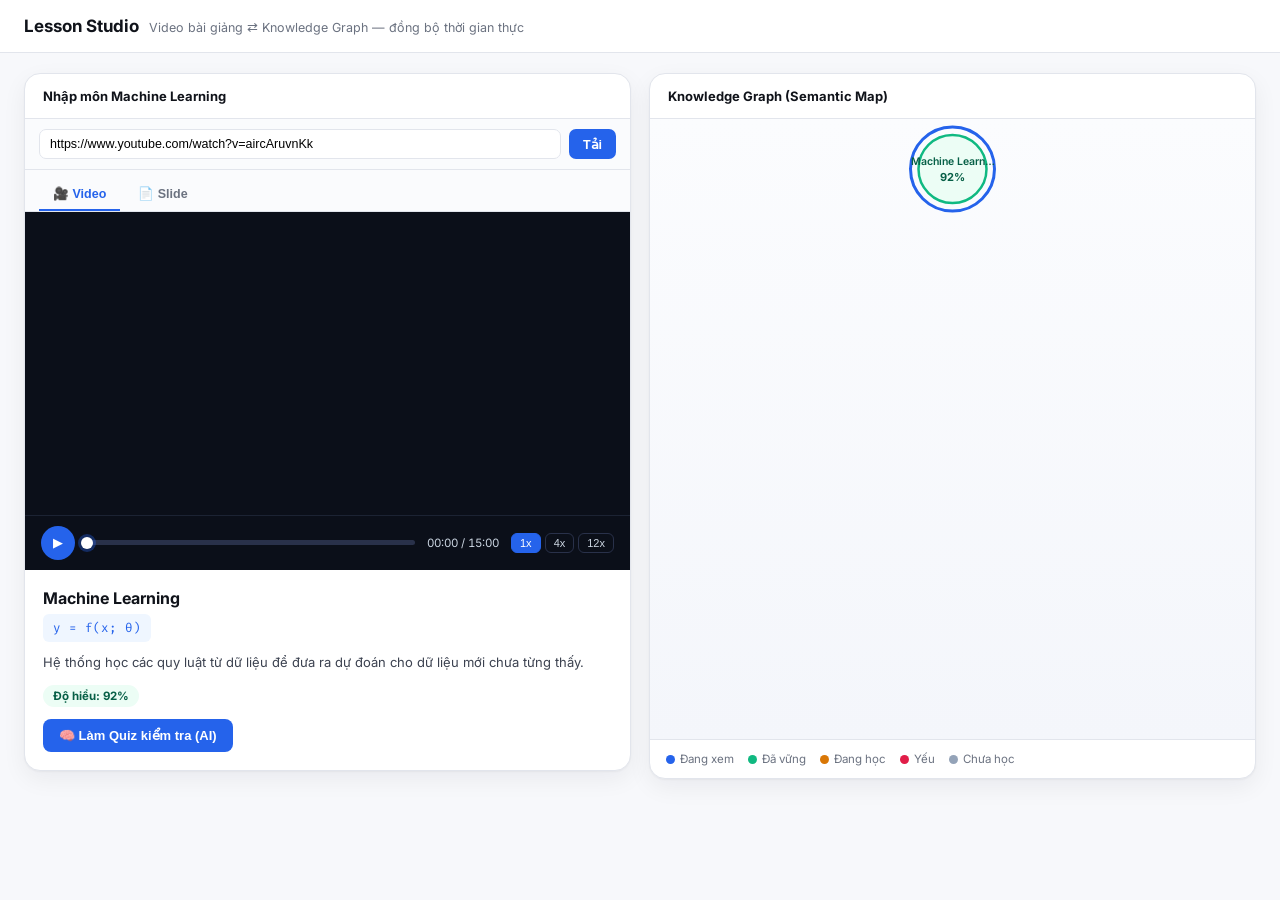
==== fe/index.html @ b47ee5d3 "Add fe/ redesign: video/graph split UI, YouTube+PDF embed, quiz flow Co-Authored-By: Claude Opus 5 (" ====
<!DOCTYPE html>
<html lang="vi">
<head>
  <meta charset="UTF-8" />
  <meta name="viewport" content="width=device-width, initial-scale=1.0" />
  <title>Lesson Studio — Video ⇄ Knowledge Graph</title>
  <link rel="preconnect" href="https://fonts.googleapis.com" />
  <link rel="preconnect" href="https://fonts.gstatic.com" crossorigin />
  <link
    href="https://fonts.googleapis.com/css2?family=Inter:wght@400;500;600;700&family=Fira+Code:wght@400;500&display=swap"
    rel="stylesheet"
  />
  <link rel="stylesheet" href="./styles/main.css" />
</head>
<body>
  <header class="app-header">
    <h1>Lesson Studio</h1>
    <span class="app-subtitle">Video bài giảng ⇄ Knowledge Graph — đồng bộ thời gian thực</span>
  </header>

  <main class="workspace">
    <!-- TRÁI: Video (rộng ngang) -->
    <section class="panel video-panel">
      <div class="panel-header">
        <span id="lesson-title">Đang tải bài học...</span>
      </div>
      <!-- Ô dán link để đổi video đang xem — công cụ test/demo, không phải tính năng AI -->
      <div class="video-link-bar">
        <input type="text" id="video-link-input" placeholder="Dán link video (YouTube hoặc .mp4) rồi bấm Tải..." />
        <button type="button" id="video-link-load">Tải</button>
      </div>

      <!-- Toggle Video / Slide — cùng 1 timeline, chỉ đổi CÁCH xem nội dung -->
      <div class="media-tabs">
        <button type="button" class="media-tab active" data-tab="video" id="tab-btn-video">🎥 Video</button>
        <button type="button" class="media-tab" data-tab="slide" id="tab-btn-slide">📄 Slide</button>
      </div>

      <div class="video-container" id="video-container"></div>

      <!-- Chế độ Slide: hiện nội dung của ĐÚNG khái niệm đang active, dạng slide trình chiếu.
           Có thêm ô dán link PDF thật (công cụ test, giống ô link video) -->
      <div class="slide-view" id="slide-view" hidden>
        <div class="slide-link-bar">
          <input type="text" id="slide-link-input" placeholder="Dán link file PDF slide rồi bấm Tải..." />
          <button type="button" id="slide-link-load">Tải</button>
          <button type="button" id="slide-link-clear" hidden>Bỏ PDF, xem lại thẻ mô tả</button>
        </div>
        <div class="slide-generated" id="slide-generated">
          <div class="slide-page-badge" id="slide-page-badge"></div>
          <h2 id="slide-title"></h2>
          <div class="slide-formula" id="slide-formula"></div>
          <p id="slide-desc"></p>
        </div>
        <iframe class="slide-pdf-frame" id="slide-pdf-frame" hidden></iframe>
      </div>
      <div class="concept-detail">
        <h2 id="concept-name">—</h2>
        <div id="concept-formula" class="concept-formula"></div>
        <p id="concept-desc"></p>
        <span id="concept-mastery" class="mastery-pill" hidden></span>
        <div>
          <button class="btn-open-quiz" id="btn-open-quiz">🧠 Làm Quiz kiểm tra (AI)</button>
        </div>
      </div>
    </section>

    <!-- PHẢI: Knowledge Graph real-time -->
    <section class="panel graph-panel">
      <div class="panel-header">
        <span>Knowledge Graph (Semantic Map)</span>
      </div>
      <!-- graph-stage: bấm 1 node -> nội dung chi tiết ĐÈ LÊN đúng chỗ graph-svg
           (thay vì hiện thêm bên dưới), có nút quay lại để xem graph tiếp -->
      <div class="graph-stage">
        <svg id="graph-svg"></svg>
        <div class="node-detail-card" id="node-detail-card" hidden>
          <div class="node-detail-header">
            <strong id="node-detail-name"></strong>
            <button type="button" id="node-detail-close">← Quay lại Graph</button>
          </div>
          <div id="node-detail-formula" class="concept-formula"></div>
          <p id="node-detail-desc"></p>
          <div id="node-detail-source" class="node-detail-source"></div>
          <span id="node-detail-mastery" class="mastery-pill" hidden></span>
        </div>
      </div>
      <div class="legend">
        <span class="legend-item"><span class="legend-dot legend-dot--current"></span>Đang xem</span>
        <span class="legend-item"><span class="legend-dot legend-dot--mastered"></span>Đã vững</span>
        <span class="legend-item"><span class="legend-dot legend-dot--learning"></span>Đang học</span>
        <span class="legend-item"><span class="legend-dot legend-dot--weak"></span>Yếu</span>
        <span class="legend-item"><span class="legend-dot legend-dot--not_learned"></span>Chưa học</span>
      </div>
      <div class="recommendation-box" id="recommendation-box" hidden></div>
    </section>
  </main>

  <!-- Modal Quiz -->
  <div class="modal-overlay" id="quiz-modal">
    <div class="quiz-modal">
      <div class="modal-header">
        <strong>Grounded Quiz</strong>
        <button type="button" data-quiz-close>✕</button>
      </div>
      <div class="quiz-body"></div>
      <div class="modal-footer">
        <button class="btn-secondary" type="button" data-quiz-close>Đóng</button>
        <button class="btn-submit-quiz" type="button" data-quiz-submit>Nộp bài kiểm tra</button>
      </div>
    </div>
  </div>

  <script src="./data/lesson-mock.js"></script>
  <script src="./scripts/data-loader.js"></script>
  <script src="./scripts/graph.js"></script>
  <script src="./scripts/video-player.js"></script>
  <script src="./scripts/quiz.js"></script>
  <script src="./scripts/app.js"></script>
</body>
</html>
---- fe/styles/main.css ----
:root {
  --bg-main: #f7f8fb;
  --bg-card: #ffffff;
  --border-color: #e2e5ec;
  --text-title: #10131a;
  --text-body: #3c4250;
  --text-muted: #6b7280;

  --blue-primary: #2563eb;
  --blue-light: #eff6ff;
  --amber: #d97706;
  --emerald: #10b981;
  --rose: #e11d48;
  --slate: #94a3b8;

  --radius-lg: 16px;
  --radius-md: 10px;
  --shadow-card: 0 1px 2px rgba(16, 19, 26, 0.04), 0 8px 24px rgba(16, 19, 26, 0.06);
}

* { box-sizing: border-box; }

/* QUAN TRỌNG: đảm bảo thuộc tính "hidden" luôn thắng, bất kể element đó có rule
   "display: ..." riêng hay không (VD .slide-generated { display:flex }). Mặc định
   của trình duyệt cho [hidden] có độ ưu tiên thấp, dễ bị 1 class tự viết đè mất
   -> JS set hidden=true nhưng phần tử vẫn hiện. Đặt !important ở đây 1 lần,
   khỏi phải tự nhớ thêm "[hidden]{display:none}" riêng cho từng component. */
[hidden] { display: none !important; }

body {
  margin: 0;
  font-family: "Inter", -apple-system, BlinkMacSystemFont, "Segoe UI", sans-serif;
  background: var(--bg-main);
  color: var(--text-body);
}

.app-header {
  padding: 16px 24px;
  border-bottom: 1px solid var(--border-color);
  background: var(--bg-card);
  display: flex;
  align-items: baseline;
  gap: 10px;
}

.app-header h1 {
  font-size: 17px;
  font-weight: 700;
  color: var(--text-title);
  margin: 0;
}

.app-header .app-subtitle {
  font-size: 12.5px;
  color: var(--text-muted);
}

/* ---------- Layout chính: trái video rộng, phải graph ---------- */

.workspace {
  display: grid;
  /* Tỉ lệ 50-50 giữa Video và Knowledge Graph */
  grid-template-columns: minmax(320px, 1fr) minmax(320px, 1fr);
  gap: 18px;
  padding: 20px 24px;
  align-items: start;
}

@media (max-width: 900px) {
  .workspace {
    grid-template-columns: 1fr;
  }
}

.panel {
  background: var(--bg-card);
  border: 1px solid var(--border-color);
  border-radius: var(--radius-lg);
  box-shadow: var(--shadow-card);
  overflow: hidden;
}

.panel-header {
  padding: 14px 18px;
  border-bottom: 1px solid var(--border-color);
  font-size: 13px;
  font-weight: 700;
  color: var(--text-title);
  display: flex;
  align-items: center;
  justify-content: space-between;
}

/* ---------- Video (trái, rộng ngang) ---------- */

.video-link-bar {
  display: flex;
  gap: 8px;
  padding: 10px 14px;
  border-bottom: 1px solid var(--border-color);
  background: #fafbfd;
}
.video-link-bar input {
  flex: 1;
  min-width: 0;
  padding: 7px 10px;
  border: 1px solid var(--border-color);
  border-radius: 7px;
  font-size: 12.5px;
}
.video-link-bar button {
  border: none;
  background: var(--blue-primary);
  color: #fff;
  font-size: 12.5px;
  font-weight: 600;
  padding: 7px 14px;
  border-radius: 7px;
  cursor: pointer;
  white-space: nowrap;
}

.media-tabs {
  display: flex;
  gap: 4px;
  padding: 8px 14px 0;
  background: #fafbfd;
  border-bottom: 1px solid var(--border-color);
}
.media-tab {
  border: none;
  background: transparent;
  padding: 8px 14px;
  font-size: 12.5px;
  font-weight: 600;
  color: var(--text-muted);
  cursor: pointer;
  border-bottom: 2px solid transparent;
}
.media-tab.active {
  color: var(--blue-primary);
  border-bottom-color: var(--blue-primary);
}

.video-panel .video-container {
  width: 100%;
  background: #0b0f19;
}

/* Chế độ Slide: wrapper chứa ô dán link PDF + (a) thẻ mô tả tự sinh, hoặc
   (b) iframe PDF thật khi đã dán link — 2 cái không hiện cùng lúc. */
.slide-view {
  width: 100%;
  border-bottom: 1px solid var(--border-color);
}
.slide-link-bar {
  display: flex;
  gap: 8px;
  padding: 10px 14px;
  background: #fafbfd;
  border-bottom: 1px solid var(--border-color);
}
.slide-link-bar input {
  flex: 1;
  min-width: 0;
  padding: 7px 10px;
  border: 1px solid var(--border-color);
  border-radius: 7px;
  font-size: 12.5px;
}
.slide-link-bar button {
  border: none;
  background: var(--blue-primary);
  color: #fff;
  font-size: 12.5px;
  font-weight: 600;
  padding: 7px 14px;
  border-radius: 7px;
  cursor: pointer;
  white-space: nowrap;
}
.slide-link-bar #slide-link-clear {
  background: transparent;
  border: 1px solid var(--border-color);
  color: var(--text-muted);
}

.slide-generated {
  aspect-ratio: 16 / 8;
  background: linear-gradient(180deg, #fdfbf6, #f6f1e6);
  display: flex;
  flex-direction: column;
  align-items: center;
  justify-content: center;
  text-align: center;
  padding: 32px;
  gap: 10px;
}
.slide-page-badge {
  font-size: 11px;
  font-weight: 700;
  color: var(--blue-primary);
  background: var(--blue-light);
  padding: 3px 10px;
  border-radius: 999px;
  letter-spacing: 0.02em;
}
.slide-generated h2 { margin: 0; font-size: 22px; color: var(--text-title); }
.slide-formula {
  font-family: "Fira Code", monospace;
  font-size: 15px;
  color: var(--blue-primary);
}
.slide-generated p { margin: 0; max-width: 520px; font-size: 13.5px; line-height: 1.6; color: var(--text-body); }

/* PDF thật nhúng qua iframe — trình duyệt tự render, không cần thư viện gì. */
.slide-pdf-frame {
  width: 100%;
  height: 640px;
  border: 0;
  display: block;
  background: #f1f1f1;
}

/* Vùng hiển thị video/placeholder — TÁCH RIÊNG khỏi .video-controls bên dưới
   (là anh em, không lồng nhau), để placeholder "position:absolute; inset:0"
   chỉ phủ đúng khung video, không phủ luôn cả thanh điều khiển. */
.video-stage {
  position: relative;
  width: 100%;
  aspect-ratio: 16 / 8;
  background: #0b0f19;
}

.video-placeholder {
  position: absolute;
  inset: 0;
  display: flex;
  flex-direction: column;
  align-items: center;
  justify-content: center;
  gap: 8px;
  color: #cbd5e1;
}
.video-placeholder-icon { font-size: 34px; opacity: 0.7; }
.video-placeholder-text { font-size: 12.5px; opacity: 0.75; }

.video-real { width: 100%; height: 100%; object-fit: cover; }

.video-yt-mount { position: absolute; inset: 0; width: 100%; height: 100%; }
.video-yt-mount iframe { width: 100%; height: 100%; border: 0; }

.video-controls {
  display: grid;
  grid-template-columns: auto 1fr auto auto;
  align-items: center;
  gap: 12px;
  padding: 10px 16px;
  background: #0b0f19;
  border-top: 1px solid #1c2333;
}

.btn-play-pause {
  width: 34px; height: 34px;
  border-radius: 50%;
  border: none;
  background: var(--blue-primary);
  color: #fff;
  font-size: 13px;
  cursor: pointer;
}

.video-progress-track {
  position: relative;
  height: 5px;
  background: #29314a;
  border-radius: 4px;
  cursor: pointer;
}
.video-progress-fill {
  position: absolute; top: 0; left: 0; height: 100%;
  background: var(--blue-primary);
  border-radius: 4px;
  width: 0%;
}
.video-progress-handle {
  position: absolute; top: 50%; left: 0%;
  width: 12px; height: 12px;
  background: #fff;
  border-radius: 50%;
  transform: translate(-50%, -50%);
  box-shadow: 0 0 0 3px rgba(37,99,235,0.35);
}

.video-time-label {
  font-size: 11.5px;
  color: #cbd5e1;
  font-variant-numeric: tabular-nums;
  white-space: nowrap;
}

.video-speed-group { display: flex; gap: 4px; }
.speed-btn {
  padding: 3px 8px;
  border-radius: 6px;
  border: 1px solid #29314a;
  background: transparent;
  color: #cbd5e1;
  font-size: 11px;
  cursor: pointer;
}
.speed-btn.active { background: var(--blue-primary); border-color: var(--blue-primary); color: #fff; }

.concept-detail {
  padding: 18px;
}
.concept-detail h2 {
  margin: 0 0 6px;
  font-size: 16px;
  color: var(--text-title);
}
.concept-detail .concept-formula {
  font-family: "Fira Code", monospace;
  font-size: 12.5px;
  background: var(--blue-light);
  color: var(--blue-primary);
  padding: 6px 10px;
  border-radius: 6px;
  display: inline-block;
  margin-bottom: 10px;
}
.concept-detail p { font-size: 13px; line-height: 1.55; color: var(--text-body); margin: 0 0 12px; }

.mastery-pill {
  display: inline-block;
  font-size: 11.5px;
  font-weight: 700;
  padding: 4px 10px;
  border-radius: 999px;
  margin-bottom: 12px;
}
.mastery-pill--mastered { background: #ecfdf5; color: #065f46; }
.mastery-pill--learning { background: #fffbeb; color: #92400e; }
.mastery-pill--weak     { background: #fff1f2; color: #9f1239; }
.mastery-pill--not_learned { background: #f8fafc; color: #475569; }

.btn-open-quiz {
  border: none;
  background: var(--blue-primary);
  color: #fff;
  font-size: 13px;
  font-weight: 600;
  padding: 9px 16px;
  border-radius: 8px;
  cursor: pointer;
}
.btn-open-quiz:disabled {
  background: #d1d5db;
  color: #6b7280;
  cursor: not-allowed;
}

/* ---------- Graph (phải) ---------- */

/* Khung chứa chung cho svg + node-detail-card, để card đè đúng lên vị trí graph
   (position:relative làm mốc cho card position:absolute bên trong). */
.graph-stage {
  position: relative;
}

.graph-panel svg {
  width: 100%;
  height: 620px;
  display: block;
  background: linear-gradient(180deg, #fbfcfe, #f4f6fb);
}

.kg-node--active circle { filter: drop-shadow(0 0 0 rgba(37,99,235,0)); }

/* Hiện dần theo tiến trình video — node/cạnh của đoạn CHƯA xem tới thì ẩn hẳn,
   video chạy tới đâu thì "mọc" ra tới đó (giống sơ đồ tư duy dựng dần). */
.kg-node {
  transition: opacity 0.5s ease, transform 0.5s ease;
  transform-box: fill-box;
  transform-origin: center;
}
.kg-node--hidden {
  opacity: 0;
  transform: scale(0.5);
  pointer-events: none;
}
.kg-edge {
  transition: opacity 0.5s ease;
}
.kg-edge--hidden {
  opacity: 0 !important;
}

.legend {
  display: flex;
  flex-wrap: wrap;
  gap: 8px 14px;
  padding: 12px 16px;
  border-top: 1px solid var(--border-color);
  font-size: 11.5px;
  color: var(--text-muted);
}
.legend-item { display: flex; align-items: center; gap: 5px; }
.legend-dot { width: 9px; height: 9px; border-radius: 50%; display: inline-block; }
.legend-dot--mastered { background: var(--emerald); }
.legend-dot--learning { background: var(--amber); }
.legend-dot--weak { background: var(--rose); }
.legend-dot--not_learned { background: var(--slate); }
.legend-dot--current { background: var(--blue-primary); }

/* Bấm 1 node trên Graph -> nội dung này ĐÈ LÊN đúng vị trí graph-svg (cùng kích
   thước, cùng chỗ trong .graph-stage), thay vì hiện thêm ở dưới. Nút trong header
   để đóng lại, quay về xem graph. */
.node-detail-card {
  position: absolute;
  inset: 0;
  z-index: 5;
  background: var(--bg-card);
  padding: 20px 22px;
  overflow-y: auto;
  border-radius: 0 0 0 0;
}
.node-detail-header {
  display: flex;
  justify-content: space-between;
  align-items: center;
  margin-bottom: 10px;
  padding-bottom: 10px;
  border-bottom: 1px solid var(--border-color);
}
.node-detail-header strong { font-size: 16px; color: var(--text-title); }
.node-detail-header button {
  border: 1px solid var(--border-color);
  background: var(--bg-card);
  font-size: 12.5px;
  font-weight: 600;
  padding: 6px 12px;
  border-radius: 7px;
  cursor: pointer;
  color: var(--blue-primary);
}
.node-detail-header button:hover { background: var(--blue-light); }
.node-detail-card p { font-size: 13px; line-height: 1.6; color: var(--text-body); margin: 0 0 10px; }
.node-detail-source { font-size: 11.5px; color: var(--blue-primary); margin-bottom: 8px; }

.recommendation-box {
  margin: 0 16px 16px;
  padding: 12px 14px;
  border-radius: var(--radius-md);
  background: #fff1f2;
  border: 1px solid #fecdd3;
}
.rec-title { font-size: 12.5px; font-weight: 700; color: #9f1239; margin-bottom: 4px; }
.rec-body { font-size: 12.5px; color: #7f1d3a; line-height: 1.5; margin-bottom: 8px; }
.btn-jump-source {
  border: none;
  background: #e11d48;
  color: #fff;
  font-size: 12px;
  font-weight: 600;
  padding: 6px 12px;
  border-radius: 7px;
  cursor: pointer;
}

/* ---------- Quiz modal ---------- */

.modal-overlay {
  position: fixed; inset: 0;
  background: rgba(15, 23, 42, 0.45);
  display: none;
  align-items: center;
  justify-content: center;
  z-index: 50;
  padding: 16px;
}
.modal-overlay.show { display: flex; }

.quiz-modal {
  background: var(--bg-card);
  border-radius: var(--radius-lg);
  width: 100%;
  max-width: 480px;
  box-shadow: 0 20px 50px rgba(0,0,0,0.25);
}

.modal-header {
  padding: 14px 18px;
  border-bottom: 1px solid var(--border-color);
  display: flex;
  justify-content: space-between;
  align-items: center;
}
.modal-header strong { font-size: 14.5px; color: var(--text-title); }
.modal-header button { border: none; background: transparent; font-size: 18px; cursor: pointer; }

.quiz-body { padding: 18px; }

.citation-box {
  background: var(--blue-light);
  border: 1px solid #bfdbfe;
  border-radius: 6px;
  padding: 8px 12px;
  font-size: 12px;
  color: #1e40af;
  margin-bottom: 12px;
}

.quiz-question-text {
  font-size: 14.5px;
  font-weight: 600;
  color: var(--text-title);
  margin-bottom: 12px;
}

.options-group { display: flex; flex-direction: column; gap: 8px; }
.quiz-option {
  border: 1px solid var(--border-color);
  border-radius: 8px;
  padding: 9px 12px;
  font-size: 13px;
  cursor: pointer;
}
.quiz-option:hover { border-color: var(--blue-primary); }
.quiz-option.selected { border-color: var(--blue-primary); background: var(--blue-light); }
.quiz-option.correct { border-color: var(--emerald); background: #ecfdf5; }
.quiz-option.wrong { border-color: var(--rose); background: #fff1f2; }

.quiz-empty { font-size: 13px; color: var(--text-muted); }

.modal-footer {
  padding: 12px 18px;
  border-top: 1px solid var(--border-color);
  display: flex;
  justify-content: flex-end;
  gap: 8px;
}
.btn-secondary {
  background: transparent;
  border: 1px solid var(--border-color);
  padding: 7px 14px;
  border-radius: 7px;
  cursor: pointer;
  font-size: 13px;
}
.btn-submit-quiz {
  border: none;
  background: var(--blue-primary);
  color: #fff;
  padding: 7px 16px;
  border-radius: 7px;
  cursor: pointer;
  font-size: 13px;
  font-weight: 600;
}

.load-error { padding: 24px; color: var(--rose); font-size: 13px; }
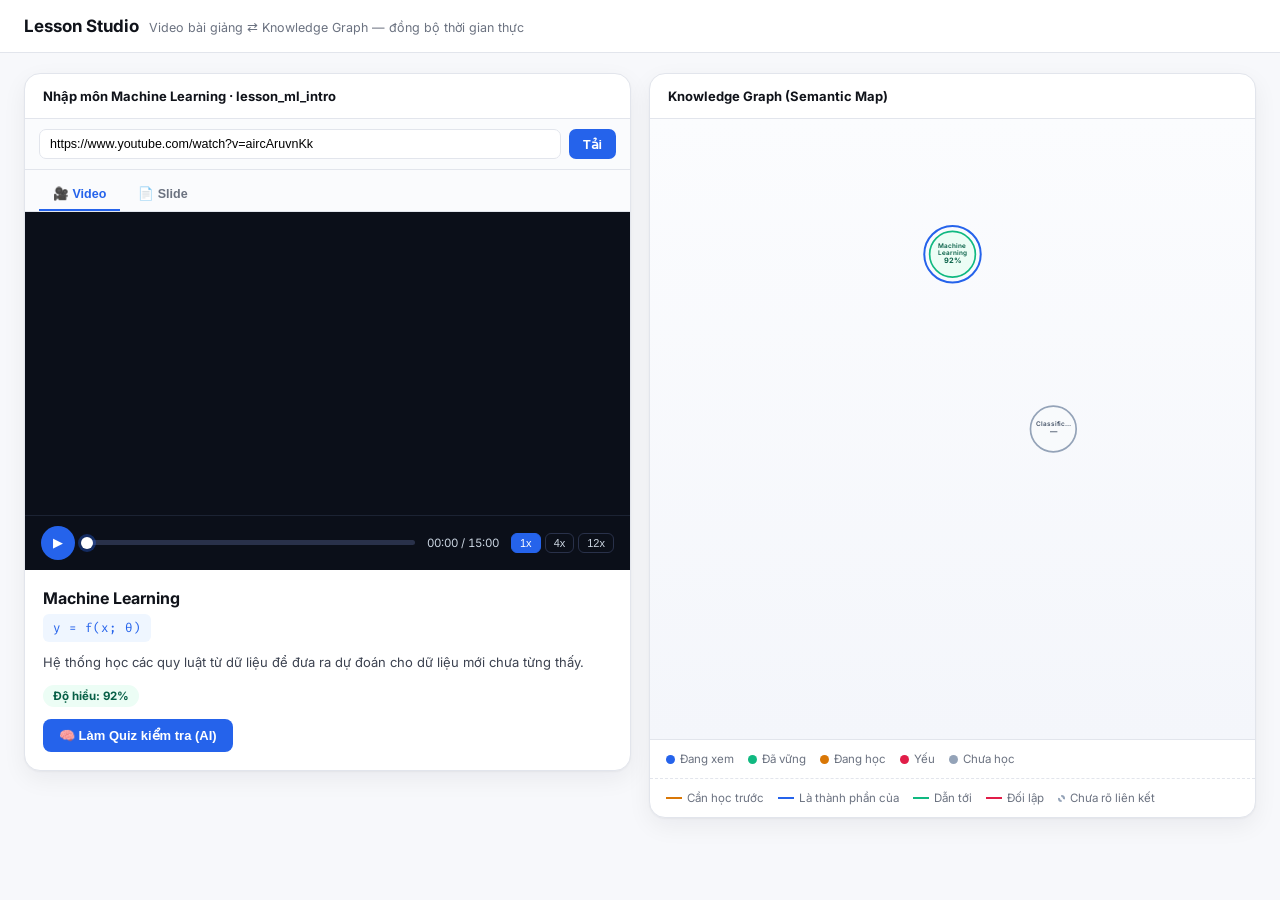
==== commit b7134829: "Improve Knowledge Graph readability and wire slide ingestion in fe/ - Remember current lesson across" ====
--- a/fe/index.html
+++ b/fe/index.html
@@ -81,6 +81,14 @@
           </div>
           <div id="node-detail-formula" class="concept-formula"></div>
           <p id="node-detail-desc"></p>
+          <div class="node-detail-block" id="node-detail-evidence-block" hidden>
+            <h4>Trích dẫn thật trong video</h4>
+            <div id="node-detail-evidence" class="node-detail-evidence"></div>
+          </div>
+          <div class="node-detail-block" id="node-detail-links-block" hidden>
+            <h4>Liên hệ với khái niệm khác</h4>
+            <div id="node-detail-links" class="node-detail-links"></div>
+          </div>
           <div id="node-detail-source" class="node-detail-source"></div>
           <span id="node-detail-mastery" class="mastery-pill" hidden></span>
         </div>
@@ -91,6 +99,14 @@
         <span class="legend-item"><span class="legend-dot legend-dot--learning"></span>Đang học</span>
         <span class="legend-item"><span class="legend-dot legend-dot--weak"></span>Yếu</span>
         <span class="legend-item"><span class="legend-dot legend-dot--not_learned"></span>Chưa học</span>
+      </div>
+      <!-- Chú thích loại quan hệ giữa các khái niệm (màu mũi tên trên graph) -->
+      <div class="legend legend--relations">
+        <span class="legend-item"><span class="legend-line legend-line--prerequisite"></span>Cần học trước</span>
+        <span class="legend-item"><span class="legend-line legend-line--part_of"></span>Là thành phần của</span>
+        <span class="legend-item"><span class="legend-line legend-line--leads_to"></span>Dẫn tới</span>
+        <span class="legend-item"><span class="legend-line legend-line--contrast"></span>Đối lập</span>
+        <span class="legend-item"><span class="legend-dot legend-dot--isolated"></span>Chưa rõ liên kết</span>
       </div>
       <div class="recommendation-box" id="recommendation-box" hidden></div>
     </section>
@@ -111,11 +127,11 @@
     </div>
   </div>
 
-  <script src="./data/lesson-mock.js"></script>
-  <script src="./scripts/data-loader.js"></script>
-  <script src="./scripts/graph.js"></script>
-  <script src="./scripts/video-player.js"></script>
-  <script src="./scripts/quiz.js"></script>
-  <script src="./scripts/app.js"></script>
+  <script src="./data/lesson-mock.js?v=20260918f"></script>
+  <script src="./scripts/data-loader.js?v=20260918f"></script>
+  <script src="./scripts/graph.js?v=20260918f"></script>
+  <script src="./scripts/video-player.js?v=20260918f"></script>
+  <script src="./scripts/quiz.js?v=20260918f"></script>
+  <script src="./scripts/app.js?v=20260918f"></script>
 </body>
 </html>
--- a/fe/styles/main.css
+++ b/fe/styles/main.css
@@ -560,3 +560,83 @@
 }
 
 .load-error { padding: 24px; color: var(--rose); font-size: 13px; }
+
+/* ---------- Knowledge Graph: cạnh có hướng theo loại quan hệ ---------- */
+/* Nhãn trên cạnh: không cho bắt chuột, tránh chắn click vào node phía dưới */
+.kg-edge-label { pointer-events: none; }
+
+.legend--relations { border-top: 1px dashed var(--border-color); }
+.legend-line {
+  width: 16px;
+  height: 0;
+  border-top: 2.5px solid var(--slate);
+  display: inline-block;
+}
+.legend-line--prerequisite { border-color: var(--amber); }
+.legend-line--part_of { border-color: var(--blue-primary); }
+.legend-line--leads_to { border-color: var(--emerald); }
+.legend-line--contrast { border-color: var(--rose); }
+
+/* ---------- Thẻ chi tiết khái niệm (nội dung sâu do AI sinh) ---------- */
+
+.node-detail-block { margin-bottom: 12px; }
+.node-detail-block h4 {
+  margin: 0 0 6px;
+  font-size: 11px;
+  font-weight: 700;
+  text-transform: uppercase;
+  letter-spacing: 0.04em;
+  color: var(--text-muted);
+}
+.node-detail-block ul {
+  margin: 0;
+  padding-left: 18px;
+  font-size: 13px;
+  line-height: 1.6;
+  color: var(--text-body);
+}
+.node-detail-block li { margin-bottom: 4px; }
+
+.node-detail-links { display: flex; flex-wrap: wrap; gap: 6px; }
+.relation-chip {
+  border: 1px solid var(--border-color);
+  background: var(--bg-card);
+  border-radius: 999px;
+  padding: 4px 11px;
+  font-size: 11.5px;
+  color: var(--text-body);
+  cursor: pointer;
+  font-family: inherit;
+}
+.relation-chip:hover { border-color: var(--blue-primary); color: var(--blue-primary); }
+.relation-chip strong { font-weight: 600; }
+
+.node-detail-evidence { display: flex; flex-direction: column; gap: 6px; }
+.evidence-item {
+  display: flex;
+  align-items: baseline;
+  gap: 8px;
+  text-align: left;
+  border: 1px solid var(--border-color);
+  background: var(--bg-main);
+  border-radius: 8px;
+  padding: 7px 10px;
+  cursor: pointer;
+  font-family: inherit;
+}
+.evidence-item:hover { border-color: var(--blue-primary); background: var(--blue-light); }
+.evidence-time {
+  flex: none;
+  font-family: "Fira Code", monospace;
+  font-size: 11px;
+  font-weight: 700;
+  color: var(--blue-primary);
+}
+.evidence-text { font-size: 12.5px; line-height: 1.5; color: var(--text-body); }
+
+.legend-dot--isolated {
+  background: transparent;
+  border: 2px dashed var(--slate);
+  width: 7px;
+  height: 7px;
+}
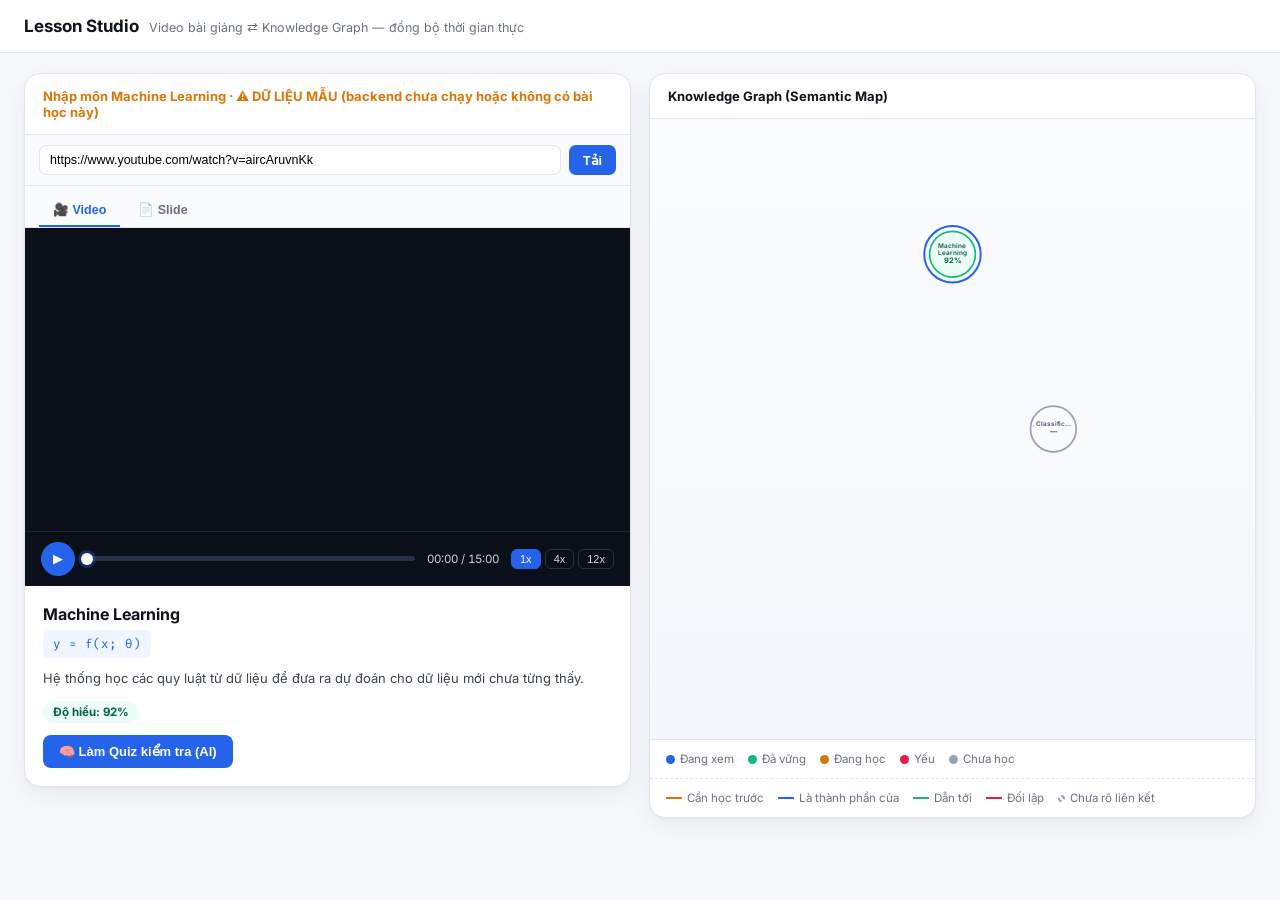
==== commit 818dee4d: "Say when the app is running on sample data, and stop Live Server reloading mid-ingest Falling back t" ====
--- a/fe/index.html
+++ b/fe/index.html
@@ -127,11 +127,11 @@
     </div>
   </div>
 
-  <script src="./data/lesson-mock.js?v=20260918f"></script>
-  <script src="./scripts/data-loader.js?v=20260918f"></script>
-  <script src="./scripts/graph.js?v=20260918f"></script>
-  <script src="./scripts/video-player.js?v=20260918f"></script>
-  <script src="./scripts/quiz.js?v=20260918f"></script>
-  <script src="./scripts/app.js?v=20260918f"></script>
+  <script src="./data/lesson-mock.js?v=20260918g"></script>
+  <script src="./scripts/data-loader.js?v=20260918g"></script>
+  <script src="./scripts/graph.js?v=20260918g"></script>
+  <script src="./scripts/video-player.js?v=20260918g"></script>
+  <script src="./scripts/quiz.js?v=20260918g"></script>
+  <script src="./scripts/app.js?v=20260918g"></script>
 </body>
 </html>
--- a/fe/styles/main.css
+++ b/fe/styles/main.css
@@ -611,6 +611,9 @@
 .relation-chip:hover { border-color: var(--blue-primary); color: var(--blue-primary); }
 .relation-chip strong { font-weight: 600; }
 
+/* Đang chạy bằng dữ liệu mẫu -> tiêu đề đổi màu cảnh báo cho khỏi nhầm là dữ liệu thật */
+.lesson-title--mock { color: var(--amber); }
+
 .node-detail-evidence { display: flex; flex-direction: column; gap: 6px; }
 .evidence-item {
   display: flex;
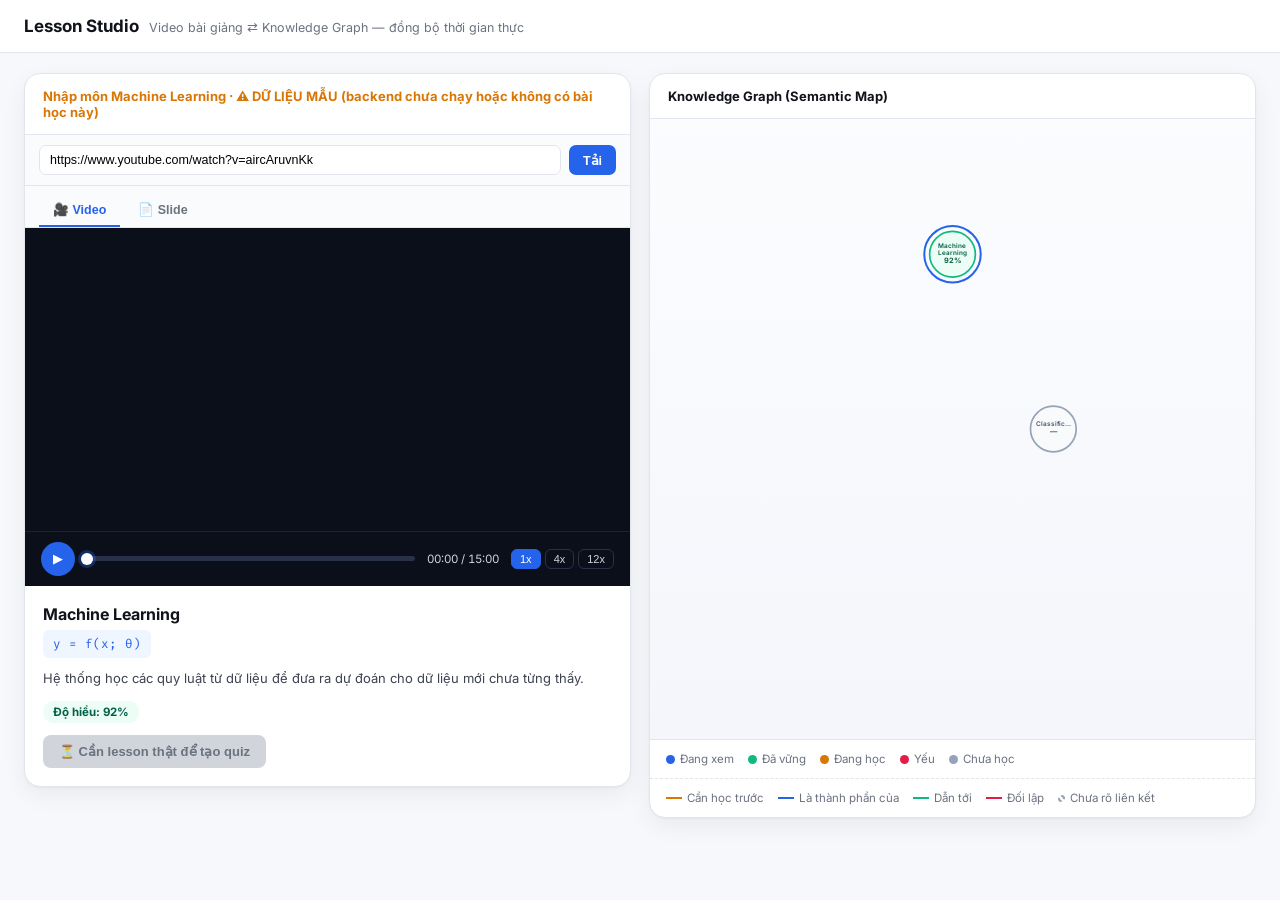
==== commit ef9ee469: "fix quiz node" ====
--- a/fe/index.html
+++ b/fe/index.html
@@ -54,6 +54,7 @@
         </div>
         <iframe class="slide-pdf-frame" id="slide-pdf-frame" hidden></iframe>
       </div>
+      <!-- Khái niệm ĐANG CHỌN: node vừa bấm trên graph, hoặc khái niệm video vừa chạy tới -->
       <div class="concept-detail">
         <h2 id="concept-name">—</h2>
         <div id="concept-formula" class="concept-formula"></div>
@@ -91,6 +92,9 @@
           </div>
           <div id="node-detail-source" class="node-detail-source"></div>
           <span id="node-detail-mastery" class="mastery-pill" hidden></span>
+          <div>
+            <button class="btn-open-quiz" id="node-detail-quiz" type="button">🧠 Làm quiz node này</button>
+          </div>
         </div>
       </div>
       <div class="legend">
@@ -127,11 +131,11 @@
     </div>
   </div>
 
-  <script src="./data/lesson-mock.js?v=20260918g"></script>
-  <script src="./scripts/data-loader.js?v=20260918g"></script>
-  <script src="./scripts/graph.js?v=20260918g"></script>
-  <script src="./scripts/video-player.js?v=20260918g"></script>
-  <script src="./scripts/quiz.js?v=20260918g"></script>
-  <script src="./scripts/app.js?v=20260918g"></script>
+  <script src="./data/lesson-mock.js?v=20260918l"></script>
+  <script src="./scripts/data-loader.js?v=20260918l"></script>
+  <script src="./scripts/graph.js?v=20260918l"></script>
+  <script src="./scripts/video-player.js?v=20260918l"></script>
+  <script src="./scripts/quiz.js?v=20260918l"></script>
+  <script src="./scripts/app.js?v=20260918l"></script>
 </body>
 </html>
